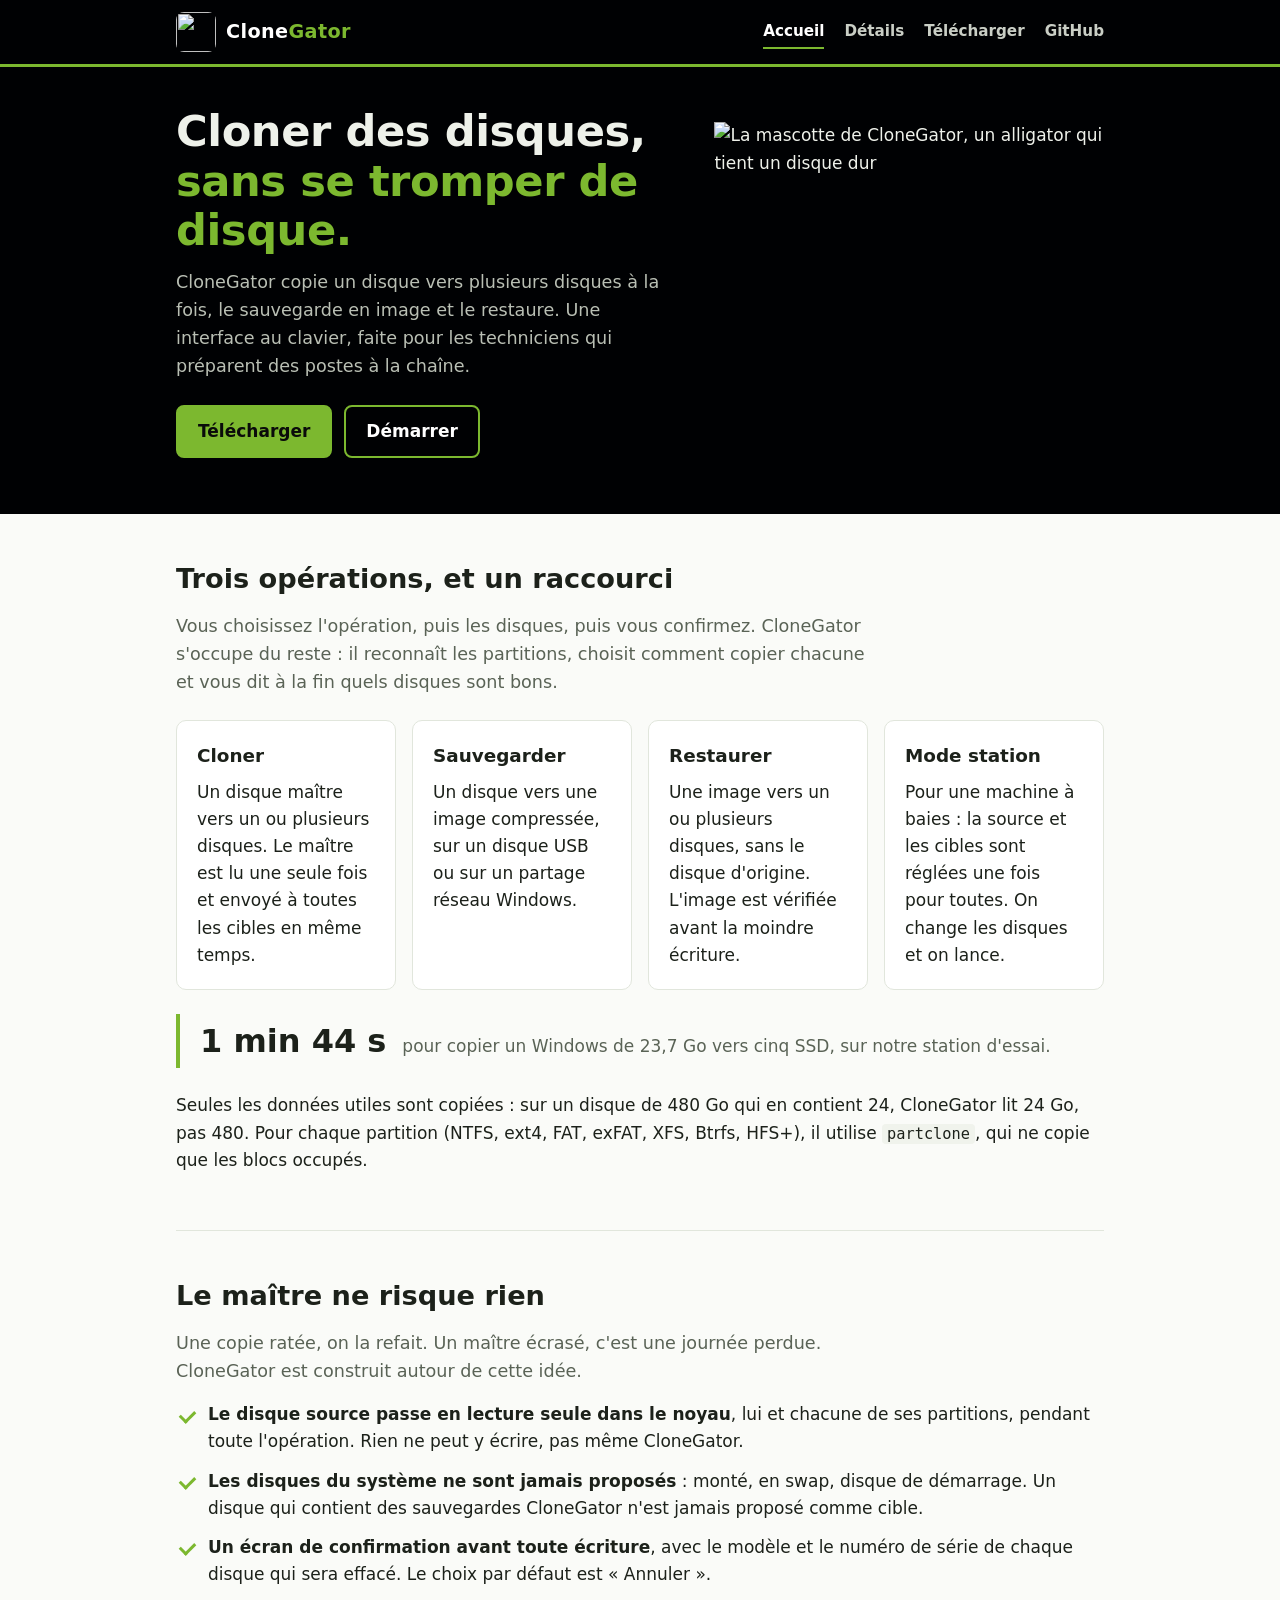
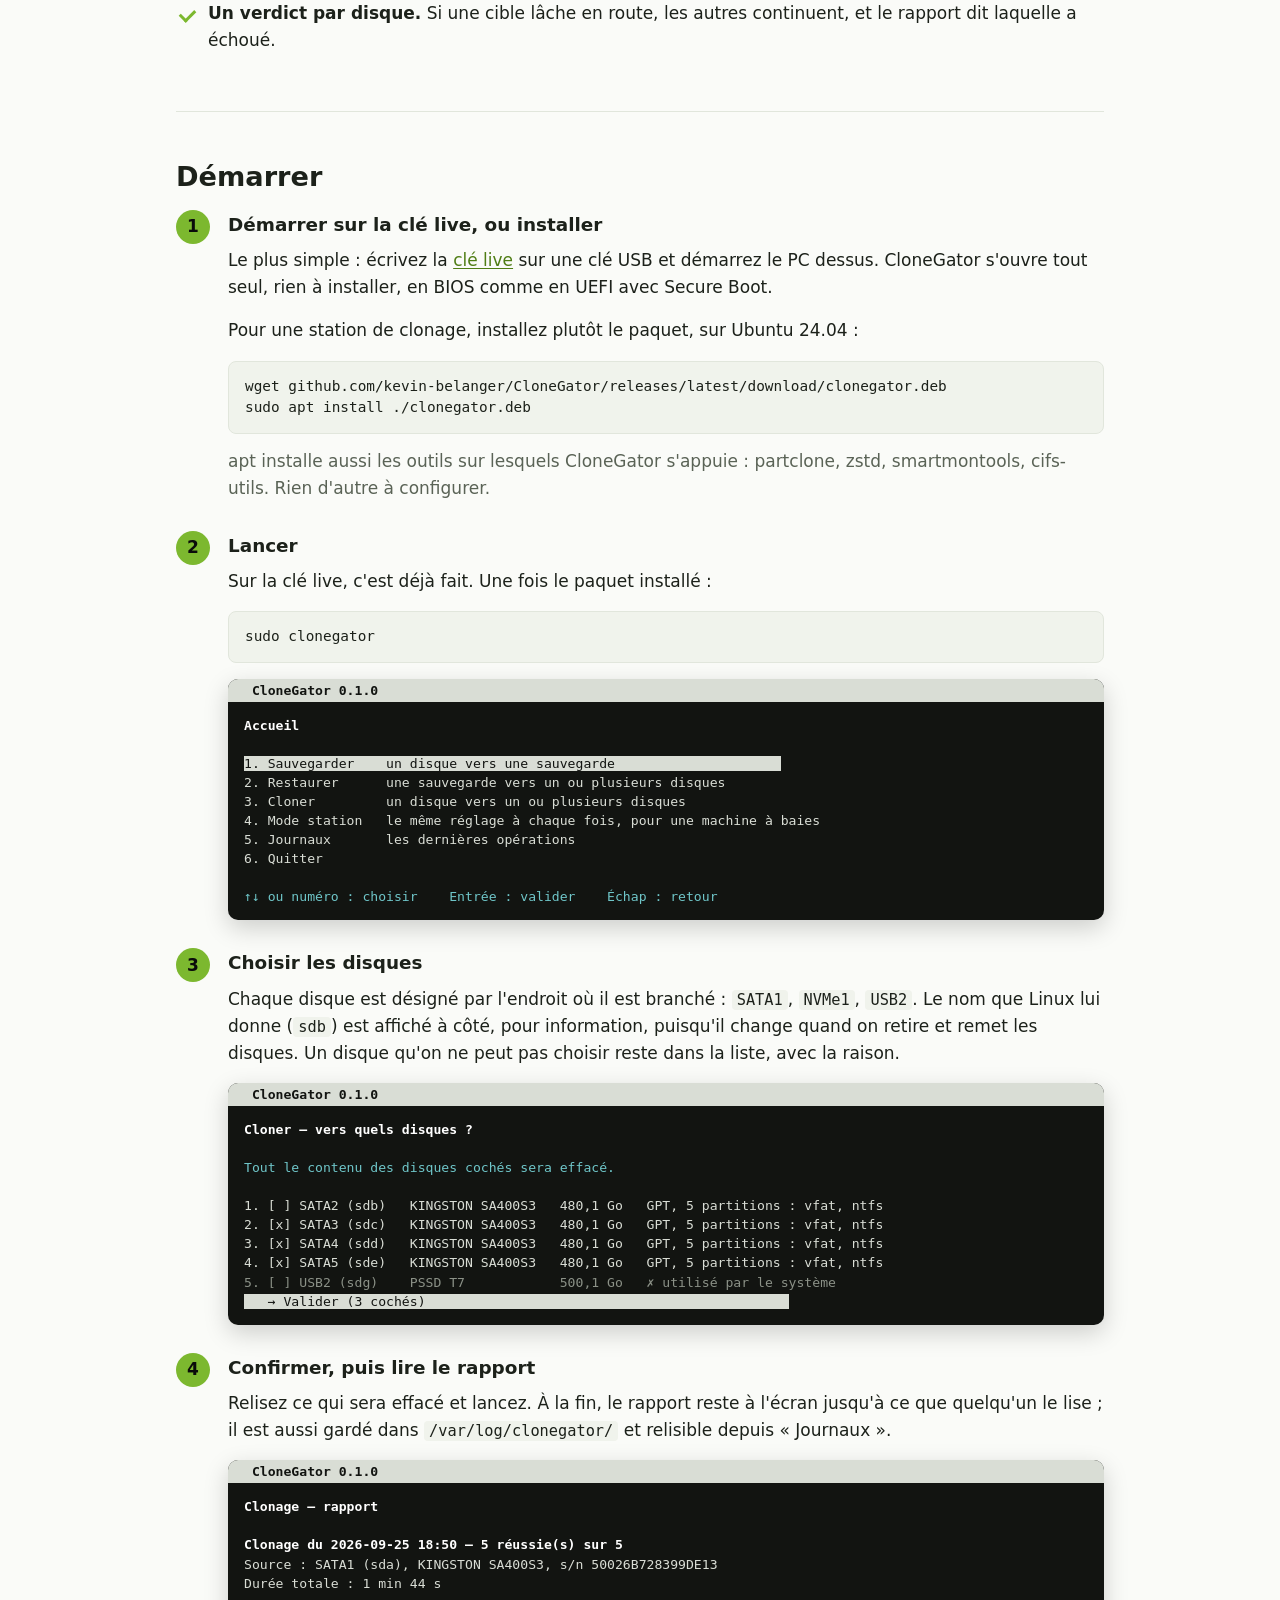
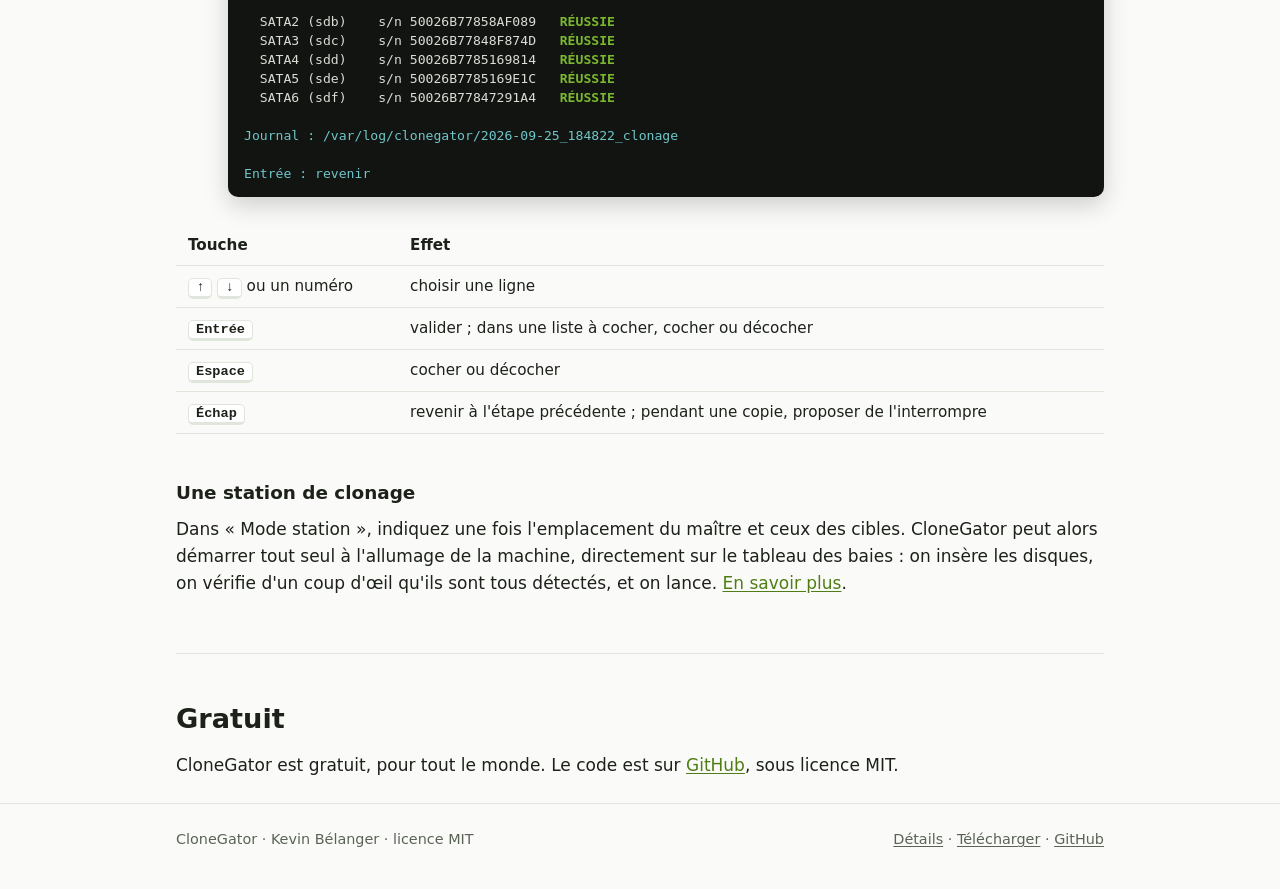
==== website/index.html @ 546b354a "Phase 6 terminée : le live, essayé sur de vraies machines, est proposé sur le site Analyse 0.9, plan" ====
<!doctype html>
<html lang="fr">
<head>
  <meta charset="utf-8">
  <meta name="viewport" content="width=device-width, initial-scale=1">
  <title>CloneGator</title>
  <meta name="description" content="Cloner, sauvegarder et restaurer des disques sous Linux. Plusieurs cibles à la fois, seules les données utiles copiées, le disque source protégé en lecture seule. Gratuit.">
  <meta property="og:title" content="CloneGator">
  <meta property="og:description" content="Cloner, sauvegarder et restaurer des disques, sans se tromper de disque.">
  <meta property="og:image" content="https://clonegator.com/img/logo.png">
  <link rel="icon" href="img/icone.png">
  <link rel="stylesheet" href="style.css">
</head>
<body>

<header class="entete">
  <div class="conteneur">
    <a class="marque" href="./"><img src="img/icone.png" alt=""><span>Clone<b>Gator</b></span></a>
    <nav class="navigation">
      <a href="./" aria-current="page">Accueil</a>
      <a href="details.html">Détails</a>
      <a href="telecharger.html">Télécharger</a>
      <a href="https://github.com/kevin-belanger/CloneGator">GitHub</a>
    </nav>
  </div>
</header>

<div class="accroche">
  <div class="conteneur">
    <div>
      <h1>Cloner des disques,<br><em>sans se tromper de disque.</em></h1>
      <p>CloneGator copie un disque vers plusieurs disques à la fois, le sauvegarde
      en image et le restaure. Une interface au clavier, faite pour les techniciens
      qui préparent des postes à la chaîne.</p>
      <div class="boutons">
        <a class="bouton plein" href="telecharger.html">Télécharger</a>
        <a class="bouton" href="#demarrer">Démarrer</a>
      </div>
    </div>
    <img src="img/mascotte.png" width="520" height="427" alt="La mascotte de CloneGator, un alligator qui tient un disque dur">
  </div>
</div>

<main class="conteneur">

  <section>
    <h2>Trois opérations, et un raccourci</h2>
    <p class="intro">Vous choisissez l'opération, puis les disques, puis vous confirmez.
    CloneGator s'occupe du reste : il reconnaît les partitions, choisit comment copier
    chacune et vous dit à la fin quels disques sont bons.</p>

    <div class="grille">
      <div class="carte">
        <h3>Cloner</h3>
        <p>Un disque maître vers un ou plusieurs disques. Le maître est lu une seule
        fois et envoyé à toutes les cibles en même temps.</p>
      </div>
      <div class="carte">
        <h3>Sauvegarder</h3>
        <p>Un disque vers une image compressée, sur un disque USB ou sur un partage
        réseau Windows.</p>
      </div>
      <div class="carte">
        <h3>Restaurer</h3>
        <p>Une image vers un ou plusieurs disques, sans le disque d'origine.
        L'image est vérifiée avant la moindre écriture.</p>
      </div>
      <div class="carte">
        <h3>Mode station</h3>
        <p>Pour une machine à baies : la source et les cibles sont réglées une fois
        pour toutes. On change les disques et on lance.</p>
      </div>
    </div>

    <div class="chiffre">
      <strong>1 min 44 s</strong>
      <span>pour copier un Windows de 23,7 Go vers cinq SSD, sur notre station d'essai.</span>
    </div>
    <p>Seules les données utiles sont copiées : sur un disque de 480 Go qui en contient 24,
    CloneGator lit 24 Go, pas 480. Pour chaque partition (NTFS, ext4, FAT, exFAT, XFS,
    Btrfs, HFS+), il utilise <code>partclone</code>, qui ne copie que les blocs occupés.</p>
  </section>

  <section>
    <h2>Le maître ne risque rien</h2>
    <p class="intro">Une copie ratée, on la refait. Un maître écrasé, c'est une journée
    perdue. CloneGator est construit autour de cette idée.</p>
    <ul class="garanties">
      <li><strong>Le disque source passe en lecture seule dans le noyau</strong>, lui et
      chacune de ses partitions, pendant toute l'opération. Rien ne peut y écrire, pas même
      CloneGator.</li>
      <li><strong>Les disques du système ne sont jamais proposés</strong> : monté, en swap,
      disque de démarrage. Un disque qui contient des sauvegardes CloneGator n'est jamais
      proposé comme cible.</li>
      <li><strong>Un écran de confirmation avant toute écriture</strong>, avec le modèle et
      le numéro de série de chaque disque qui sera effacé. Le choix par défaut est
      « Annuler ».</li>
      <li><strong>Un verdict par disque.</strong> Si une cible lâche en route, les autres
      continuent, et le rapport dit laquelle a échoué.</li>
    </ul>
  </section>

  <section id="demarrer">
    <h2>Démarrer</h2>
    <ol class="etapes">
      <li>
        <h3>Démarrer sur la clé live, ou installer</h3>
        <p>Le plus simple : écrivez la <a href="telecharger.html">clé live</a> sur une clé USB et
        démarrez le PC dessus. CloneGator s'ouvre tout seul, rien à installer, en BIOS comme en
        UEFI avec Secure Boot.</p>
        <p>Pour une station de clonage, installez plutôt le paquet, sur Ubuntu 24.04 :</p>
<pre><code>wget github.com/kevin-belanger/CloneGator/releases/latest/download/clonegator.deb
sudo apt install ./clonegator.deb</code></pre>
        <p class="doux">apt installe aussi les outils sur lesquels CloneGator s'appuie :
        partclone, zstd, smartmontools, cifs-utils. Rien d'autre à configurer.</p>
      </li>
      <li>
        <h3>Lancer</h3>
        <p>Sur la clé live, c'est déjà fait. Une fois le paquet installé :</p>
<pre><code>sudo clonegator</code></pre>
<figure>
<div class="terminal" role="img" aria-label="Écran d'accueil de CloneGator"><span class="bande"> CloneGator 0.1.0</span><span class="corps"><b>Accueil</b>

<span class="choisi">1. Sauvegarder    un disque vers une sauvegarde                     </span>
2. Restaurer      une sauvegarde vers un ou plusieurs disques
3. Cloner         un disque vers un ou plusieurs disques
4. Mode station   le même réglage à chaque fois, pour une machine à baies
5. Journaux       les dernières opérations
6. Quitter

<span class="aide">↑↓ ou numéro : choisir    Entrée : valider    Échap : retour</span></span></div>
</figure>
      </li>
      <li>
        <h3>Choisir les disques</h3>
        <p>Chaque disque est désigné par l'endroit où il est branché : <code>SATA1</code>,
        <code>NVMe1</code>, <code>USB2</code>. Le nom que Linux lui donne (<code>sdb</code>)
        est affiché à côté, pour information, puisqu'il change quand on retire et remet les
        disques. Un disque qu'on ne peut pas choisir reste dans la liste, avec la raison.</p>
<figure>
<div class="terminal" role="img" aria-label="Choix des disques cibles"><span class="bande"> CloneGator 0.1.0</span><span class="corps"><b>Cloner — vers quels disques ?</b>

<span class="aide">Tout le contenu des disques cochés sera effacé.</span>

1. [ ] SATA2 (sdb)   KINGSTON SA400S3   480,1 Go   GPT, 5 partitions : vfat, ntfs
2. [x] SATA3 (sdc)   KINGSTON SA400S3   480,1 Go   GPT, 5 partitions : vfat, ntfs
3. [x] SATA4 (sdd)   KINGSTON SA400S3   480,1 Go   GPT, 5 partitions : vfat, ntfs
4. [x] SATA5 (sde)   KINGSTON SA400S3   480,1 Go   GPT, 5 partitions : vfat, ntfs
<span class="non">5. [ ] USB2 (sdg)    PSSD T7            500,1 Go   ✗ utilisé par le système</span>
<span class="choisi">   → Valider (3 cochés)                                              </span></span></div>
</figure>
      </li>
      <li>
        <h3>Confirmer, puis lire le rapport</h3>
        <p>Relisez ce qui sera effacé et lancez. À la fin, le rapport reste à l'écran jusqu'à
        ce que quelqu'un le lise ; il est aussi gardé dans <code>/var/log/clonegator/</code>
        et relisible depuis « Journaux ».</p>
<figure>
<div class="terminal" role="img" aria-label="Rapport de fin de clonage"><span class="bande"> CloneGator 0.1.0</span><span class="corps"><b>Clonage — rapport</b>

<b>Clonage du 2026-09-25 18:50 — 5 réussie(s) sur 5</b>
Source : SATA1 (sda), KINGSTON SA400S3, s/n 50026B728399DE13
Durée totale : 1 min 44 s

  SATA2 (sdb)    s/n 50026B77858AF089   <span class="ok">RÉUSSIE</span>
  SATA3 (sdc)    s/n 50026B77848F874D   <span class="ok">RÉUSSIE</span>
  SATA4 (sdd)    s/n 50026B7785169814   <span class="ok">RÉUSSIE</span>
  SATA5 (sde)    s/n 50026B7785169E1C   <span class="ok">RÉUSSIE</span>
  SATA6 (sdf)    s/n 50026B77847291A4   <span class="ok">RÉUSSIE</span>

<span class="aide">Journal : /var/log/clonegator/2026-09-25_184822_clonage</span>

<span class="aide">Entrée : revenir</span></span></div>
</figure>
      </li>
    </ol>

    <div class="tableau touches">
      <table>
        <tr><th>Touche</th><th>Effet</th></tr>
        <tr><td><kbd>↑</kbd> <kbd>↓</kbd> ou un numéro</td><td>choisir une ligne</td></tr>
        <tr><td><kbd>Entrée</kbd></td><td>valider ; dans une liste à cocher, cocher ou décocher</td></tr>
        <tr><td><kbd>Espace</kbd></td><td>cocher ou décocher</td></tr>
        <tr><td><kbd>Échap</kbd></td><td>revenir à l'étape précédente ; pendant une copie, proposer de l'interrompre</td></tr>
      </table>
    </div>

    <h3>Une station de clonage</h3>
    <p>Dans « Mode station », indiquez une fois l'emplacement du maître et ceux des cibles.
    CloneGator peut alors démarrer tout seul à l'allumage de la machine, directement sur
    le tableau des baies : on insère les disques, on vérifie d'un coup d'œil qu'ils sont
    tous détectés, et on lance. <a href="details.html#station">En savoir plus</a>.</p>
  </section>

  <section>
    <h2>Gratuit</h2>
    <p>CloneGator est gratuit, pour tout le monde. Le code est sur
    <a href="https://github.com/kevin-belanger/CloneGator">GitHub</a>, sous licence MIT.</p>
  </section>

</main>

<footer class="pied">
  <div class="conteneur">
    <span>CloneGator · Kevin Bélanger · licence MIT</span>
    <span><a href="details.html">Détails</a> · <a href="telecharger.html">Télécharger</a> · <a href="https://github.com/kevin-belanger/CloneGator">GitHub</a></span>
  </div>
</footer>

</body>
</html>
---- website/style.css ----
/* CloneGator — site de présentation. Sobre : une couleur, celle du logo. */

:root {
  --vert: #7cb82f;
  --vert-texte: #4f7d14;
  --noir: #000103;
  --fond: #fafbf8;
  --carte: #ffffff;
  --texte: #1c211a;
  --doux: #5a6356;
  --ligne: #e1e6dc;
  --code-fond: #f0f3ec;
  --terminal: #121411;
  --terminal-texte: #d9ddd5;
  --largeur: 60rem;
  color-scheme: light;
}

@media (prefers-color-scheme: dark) {
  :root:not([data-theme="light"]) {
    --vert-texte: #9bd14f;
    --fond: #0e110d;
    --carte: #151914;
    --texte: #e4e8e0;
    --doux: #9aa395;
    --ligne: #262c23;
    --code-fond: #1b2019;
    --terminal: #0a0b0a;
    color-scheme: dark;
  }
}
:root[data-theme="dark"] {
  --vert-texte: #9bd14f;
  --fond: #0e110d;
  --carte: #151914;
  --texte: #e4e8e0;
  --doux: #9aa395;
  --ligne: #262c23;
  --code-fond: #1b2019;
  --terminal: #0a0b0a;
  color-scheme: dark;
}

* { box-sizing: border-box; }

html { -webkit-text-size-adjust: 100%; }

body {
  margin: 0;
  background: var(--fond);
  color: var(--texte);
  font: 17px/1.6 system-ui, -apple-system, "Segoe UI", Roboto, "Helvetica Neue", Arial, sans-serif;
}

a { color: var(--vert-texte); text-underline-offset: 2px; }
a:hover { text-decoration-thickness: 2px; }

img { max-width: 100%; height: auto; }

.conteneur {
  max-width: var(--largeur);
  margin: 0 auto;
  padding: 0 16px;
}

/* ------------------------------------------------------------- en-tête --- */

.entete {
  background: var(--noir);
  color: #fff;
  border-bottom: 3px solid var(--vert);
}
.entete .conteneur {
  display: flex;
  align-items: center;
  justify-content: space-between;
  flex-wrap: wrap;
  gap: 8px 24px;
  min-height: 64px;
  padding-top: 8px;
  padding-bottom: 8px;
}
.marque {
  display: flex;
  align-items: center;
  gap: 10px;
  color: #fff;
  text-decoration: none;
  font-weight: 800;
  font-size: 1.2rem;
  letter-spacing: 0.02em;
}
.marque img { width: 40px; height: 40px; border-radius: 8px; }
.marque span b { color: var(--vert); font-weight: 800; }

.navigation { display: flex; flex-wrap: wrap; gap: 4px 20px; }
.navigation a {
  color: #c9cec5;
  text-decoration: none;
  font-weight: 600;
  font-size: 0.95rem;
  padding: 4px 0;
  border-bottom: 2px solid transparent;
}
.navigation a:hover { color: #fff; }
.navigation a[aria-current="page"] { color: #fff; border-bottom-color: var(--vert); }

/* ------------------------------------------------------------ accroche --- */

.accroche {
  background: var(--noir);
  color: #eef1ea;
  padding: 40px 0 56px;
}
.accroche .conteneur {
  display: grid;
  grid-template-columns: 1.3fr 1fr;
  align-items: center;
  gap: 32px;
}
.accroche h1 {
  margin: 0 0 12px;
  font-size: clamp(2rem, 4.4vw, 2.7rem);
  line-height: 1.15;
  letter-spacing: -0.01em;
}
.accroche h1 em { font-style: normal; color: var(--vert); }
.accroche p { margin: 0 0 24px; color: #b9bfb4; font-size: 1.1rem; max-width: 34rem; }
.accroche img { justify-self: center; width: 100%; max-width: 420px; }

.boutons { display: flex; flex-wrap: wrap; gap: 12px; }
.bouton {
  display: inline-block;
  padding: 11px 20px;
  border-radius: 8px;
  font-weight: 700;
  text-decoration: none;
  border: 2px solid var(--vert);
  color: #fff;
}
.bouton.plein { background: var(--vert); color: #0a0b0a; }
.bouton:hover { filter: brightness(1.1); }

/* -------------------------------------------------------------- sections --- */

main { padding-bottom: 48px; }

section { padding: 48px 0 8px; }
section + section { border-top: 1px solid var(--ligne); margin-top: 32px; }

h2 { font-size: 1.7rem; line-height: 1.25; margin: 0 0 16px; }
h3 { font-size: 1.15rem; margin: 28px 0 8px; }
p, ul, ol, table { margin: 0 0 16px; }
.intro { font-size: 1.1rem; color: var(--doux); max-width: 44rem; }
.doux { color: var(--doux); }

.titre-page { padding: 40px 0 8px; }
.titre-page h1 { font-size: 2.2rem; margin: 0 0 8px; }

.grille {
  display: grid;
  grid-template-columns: repeat(auto-fit, minmax(12.5rem, 1fr));
  gap: 16px;
  margin: 24px 0;
}
.carte {
  background: var(--carte);
  border: 1px solid var(--ligne);
  border-radius: 10px;
  padding: 20px;
}
.carte h3 { margin-top: 0; }
.carte p:last-child { margin-bottom: 0; }

.chiffre {
  display: flex;
  flex-wrap: wrap;
  align-items: baseline;
  gap: 4px 16px;
  border-left: 4px solid var(--vert);
  padding: 8px 0 8px 20px;
  margin: 24px 0;
}
.chiffre strong { font-size: 2rem; line-height: 1.2; }
.chiffre span { color: var(--doux); }

.garanties { list-style: none; padding: 0; }
.garanties li { position: relative; padding-left: 32px; margin-bottom: 12px; }
.garanties li::before {
  content: "";
  position: absolute;
  left: 4px;
  top: 0.5em;
  width: 12px;
  height: 7px;
  border-left: 3px solid var(--vert);
  border-bottom: 3px solid var(--vert);
  transform: rotate(-45deg);
}

/* ----------------------------------------------------------------- étapes --- */

.etapes { list-style: none; padding: 0; counter-reset: etape; }
.etapes > li {
  counter-increment: etape;
  position: relative;
  padding-left: 52px;
  margin-bottom: 28px;
}
.etapes > li::before {
  content: counter(etape);
  position: absolute;
  left: 0;
  top: 0;
  width: 34px;
  height: 34px;
  border-radius: 50%;
  background: var(--vert);
  color: #0a0b0a;
  font-weight: 800;
  display: grid;
  place-items: center;
}
.etapes h3 { margin: 4px 0 8px; }

/* ------------------------------------------------------------------ code --- */

code, pre, .terminal { font-family: ui-monospace, "Cascadia Mono", "DejaVu Sans Mono", Menlo, Consolas, monospace; }
code { background: var(--code-fond); padding: 1px 5px; border-radius: 4px; font-size: 0.9em; }
pre {
  background: var(--code-fond);
  border: 1px solid var(--ligne);
  border-radius: 8px;
  padding: 14px 16px;
  overflow-x: auto;
  font-size: 0.9rem;
  line-height: 1.5;
}
pre code { background: none; padding: 0; font-size: inherit; }

/* Un écran de CloneGator, tel que curses le dessine. */
.terminal {
  background: var(--terminal);
  color: var(--terminal-texte);
  border-radius: 10px;
  padding: 0 0 14px;
  margin: 16px 0 24px;
  font-size: 0.82rem;
  line-height: 1.45;
  overflow-x: auto;
  white-space: pre;
  box-shadow: 0 8px 24px rgba(0, 0, 0, 0.18);
}
.terminal .bande { display: block; background: var(--terminal-texte); color: var(--terminal); padding: 2px 16px; font-weight: 700; margin-bottom: 14px; }
.terminal .corps { display: block; padding: 0 16px; }
.terminal b { color: #fff; }
.terminal .ok { color: var(--vert); font-weight: 700; }
.terminal .non { color: #8b9187; }
.terminal .alerte { color: #e6c547; font-weight: 700; }
.terminal .choisi { background: var(--terminal-texte); color: var(--terminal); }
.terminal .aide { color: #6fc6c9; }
figure { margin: 0; }
figcaption { color: var(--doux); font-size: 0.9rem; margin-top: -12px; margin-bottom: 24px; }

/* ---------------------------------------------------------------- tableaux --- */

.tableau { overflow-x: auto; }
table { border-collapse: collapse; width: 100%; font-size: 0.95rem; }
th, td { text-align: left; padding: 8px 12px; border-bottom: 1px solid var(--ligne); vertical-align: top; }
th { font-weight: 700; }

.touches kbd {
  display: inline-block;
  min-width: 1.8em;
  text-align: center;
  padding: 1px 7px;
  border: 1px solid var(--ligne);
  border-bottom-width: 3px;
  border-radius: 5px;
  background: var(--carte);
  font: 600 0.85rem ui-monospace, Menlo, Consolas, monospace;
}

/* -------------------------------------------------------- page de détails --- */

.sommaire {
  background: var(--carte);
  border: 1px solid var(--ligne);
  border-radius: 10px;
  padding: 16px 20px;
  margin: 24px 0;
}
.sommaire ol { margin: 0; padding-left: 1.3em; columns: 2 14rem; column-gap: 32px; }
.sommaire li { margin: 2px 0; }

/* ---------------------------------------------------------- téléchargement --- */

.derniere {
  background: var(--carte);
  border: 1px solid var(--ligne);
  border-top: 4px solid var(--vert);
  border-radius: 10px;
  padding: 24px;
  margin: 24px 0;
}
.derniere h2 { margin-bottom: 4px; }
.derniere .bouton.plein { color: #0a0b0a; }
.bouton.contour { color: var(--vert-texte); }

.versions { list-style: none; padding: 0; }
.versions > li { border-bottom: 1px solid var(--ligne); padding: 20px 0; }
.versions h3 { margin: 0 0 2px; font-size: 1.05rem; word-break: break-word; }
.versions .notes { margin-top: 12px; }
.versions .notes p, .versions .notes ul { margin-bottom: 10px; }
.pastille {
  display: inline-block;
  font-size: 0.75rem;
  font-weight: 700;
  padding: 1px 8px;
  border-radius: 999px;
  background: var(--vert);
  color: #0a0b0a;
  vertical-align: middle;
  margin-left: 6px;
}

/* ------------------------------------------------------------ pied de page --- */

.pied {
  border-top: 1px solid var(--ligne);
  padding: 24px 0 40px;
  color: var(--doux);
  font-size: 0.9rem;
}
.pied .conteneur { display: flex; flex-wrap: wrap; justify-content: space-between; gap: 8px 24px; }
.pied a { color: inherit; }

/* ------------------------------------------------------------- téléphone --- */

@media (max-width: 720px) {
  body { font-size: 16px; }
  .accroche { padding: 24px 0 40px; }
  .accroche .conteneur { grid-template-columns: 1fr; }
  .accroche img { order: -1; max-width: 260px; }
  section { padding-top: 36px; }
  .etapes > li { padding-left: 44px; }
  .terminal { font-size: 0.72rem; }
}
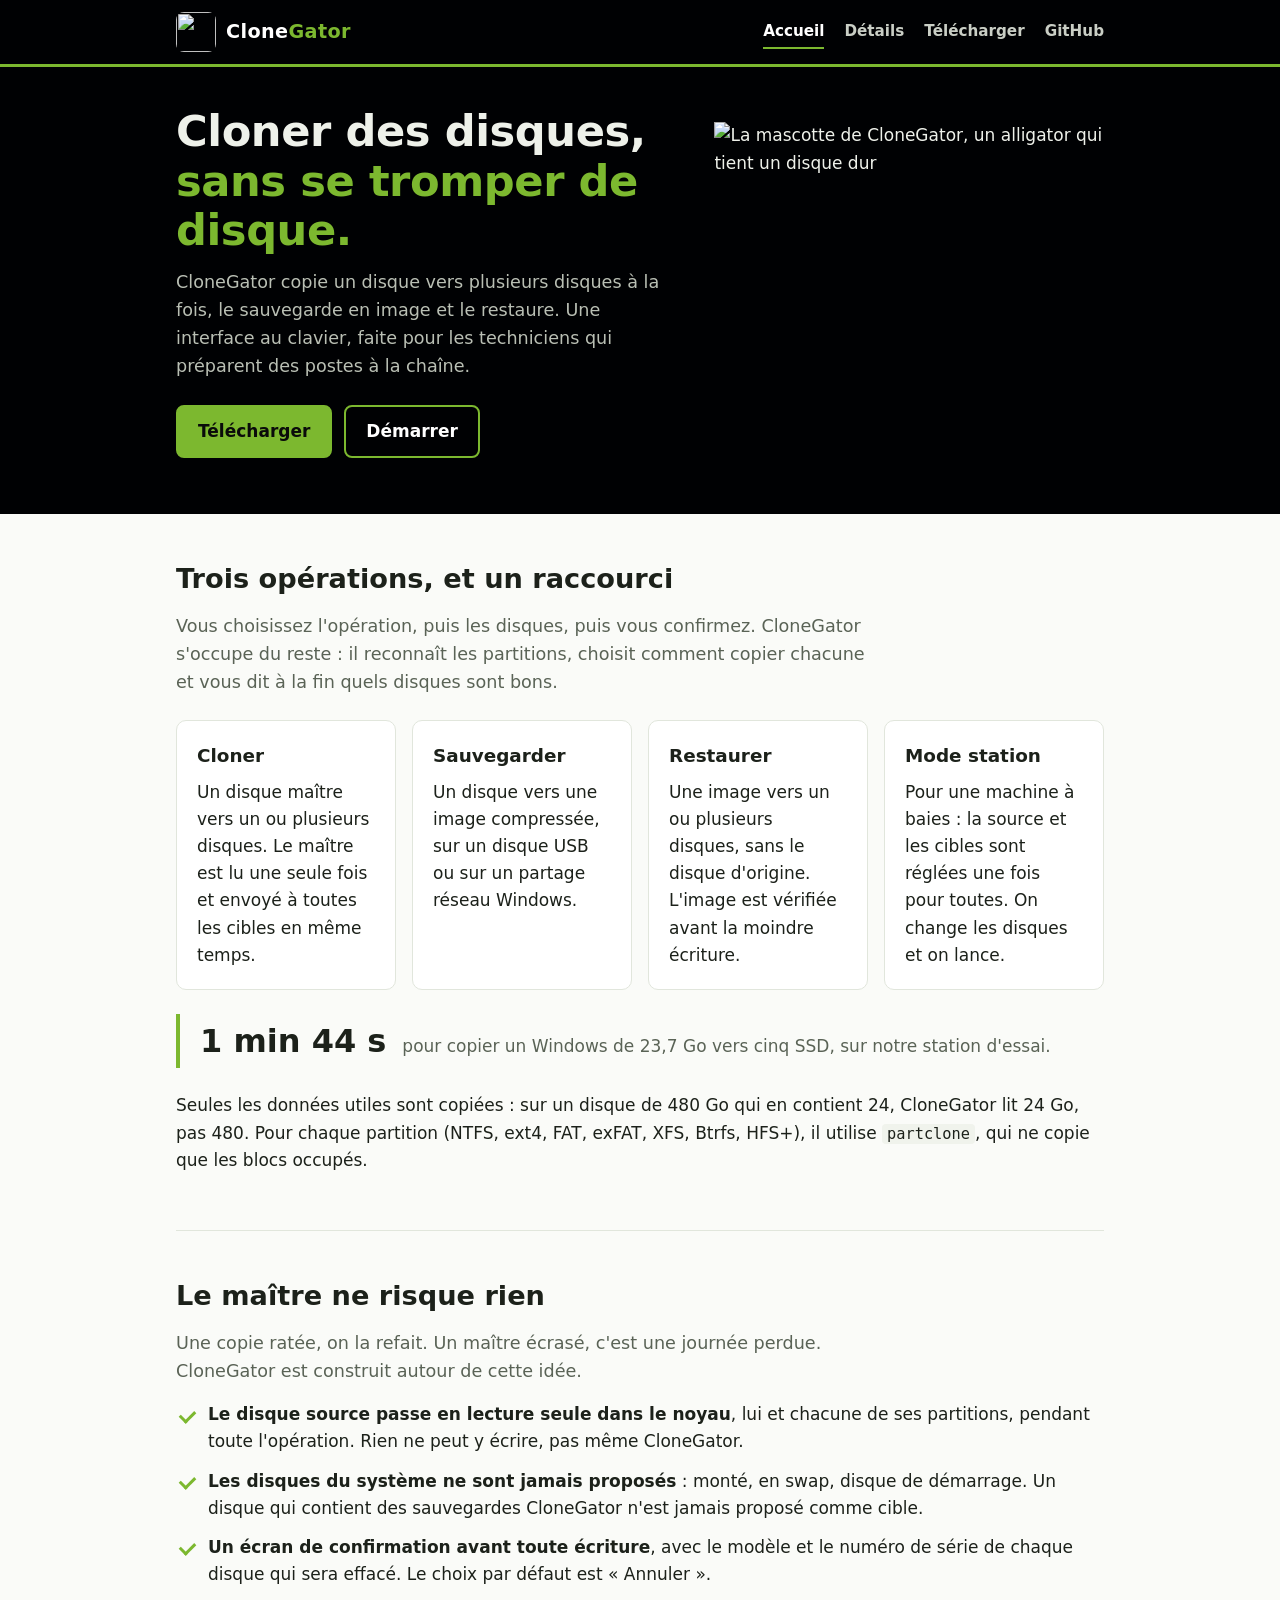
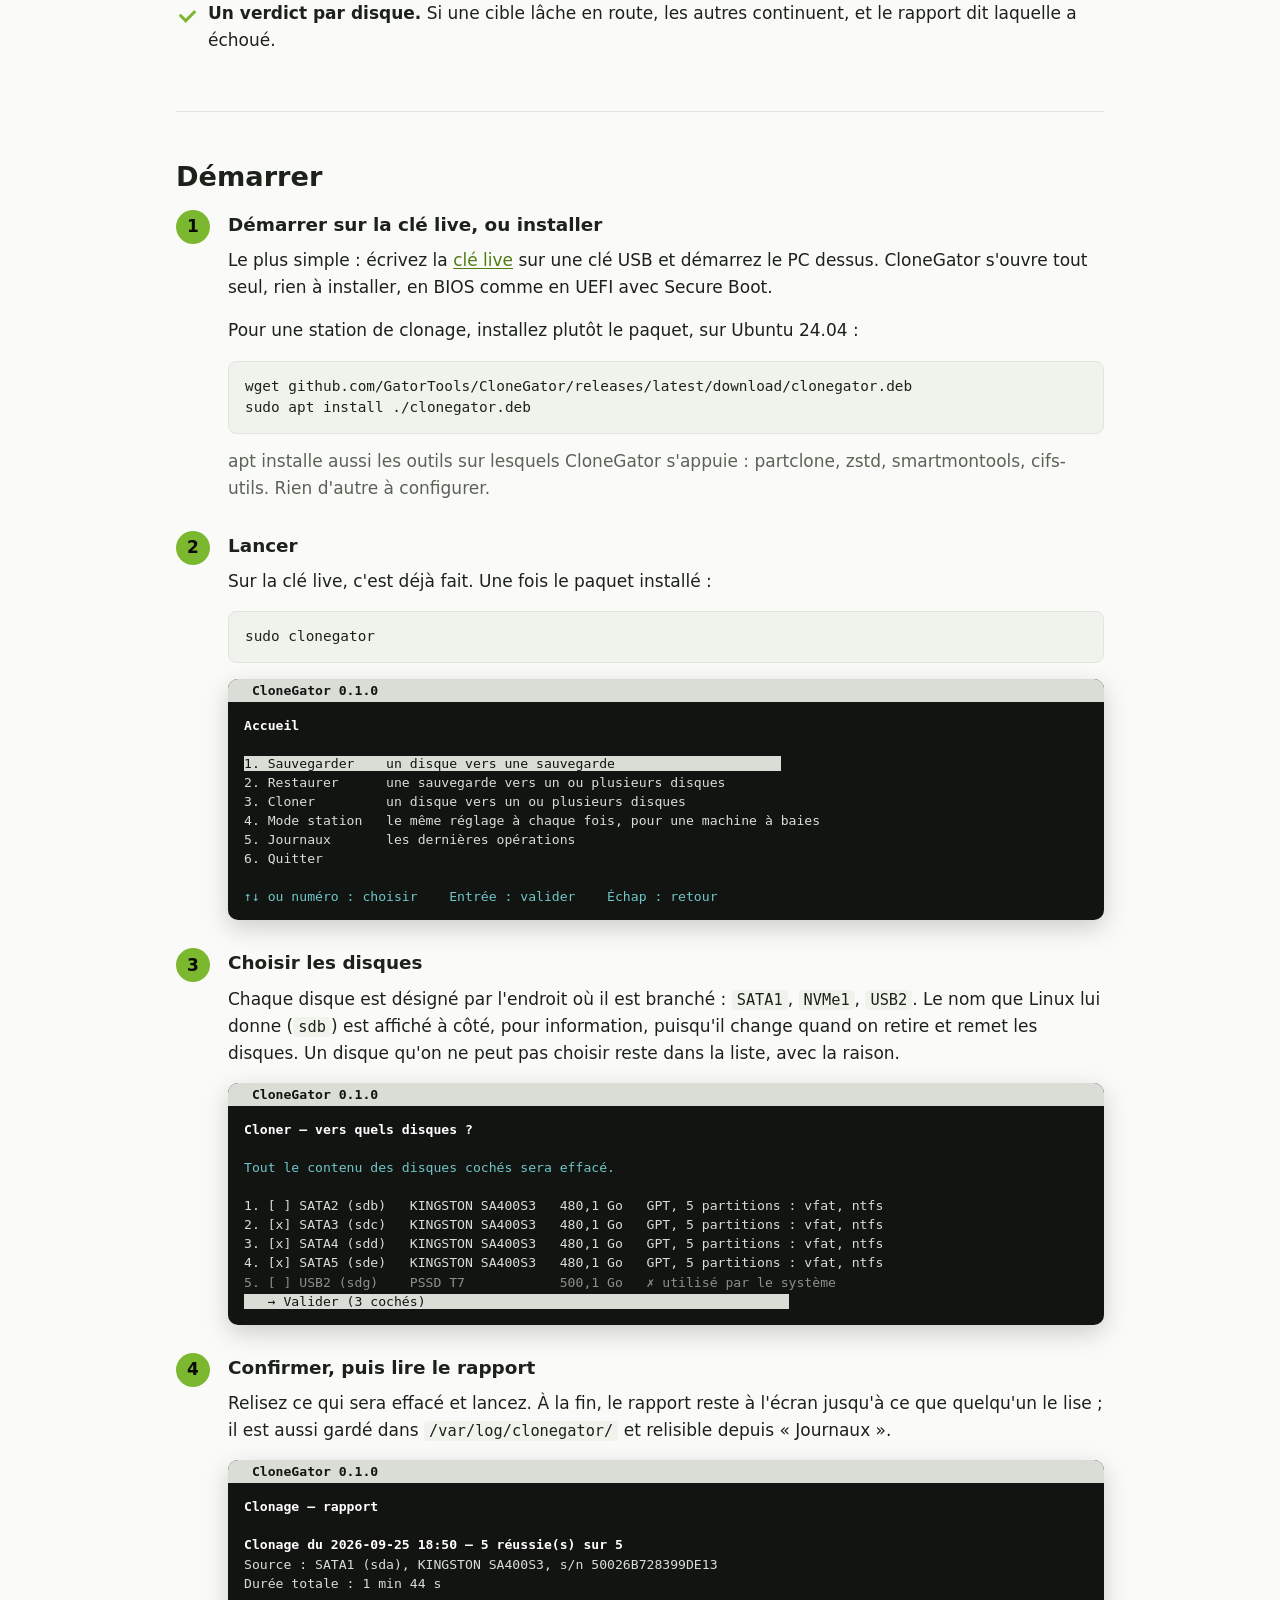
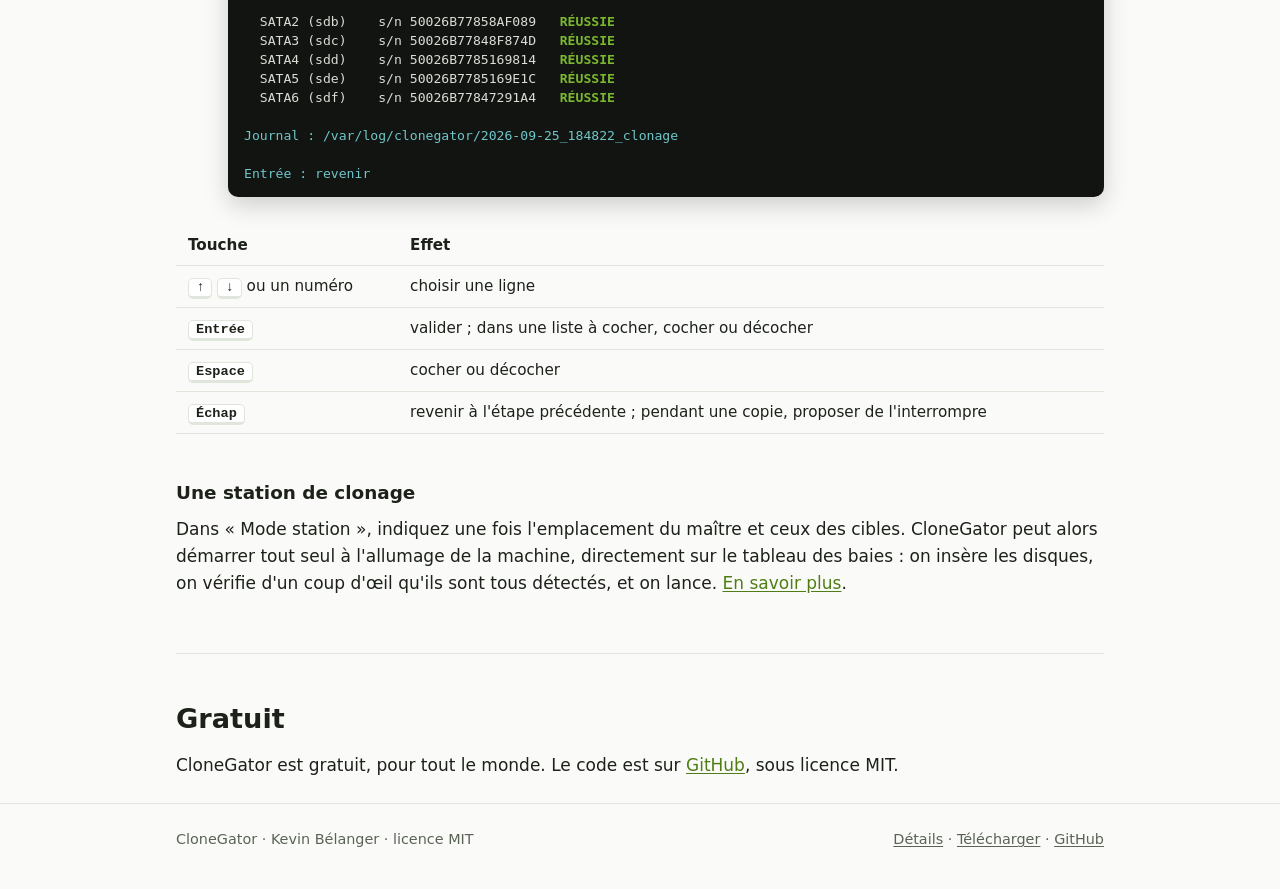
==== commit 4a38c444: "Dépôt transféré dans l'organisation GatorTools : adresses mises à jour Co-Authored-By: Claude Opus 5" ====
--- a/website/index.html
+++ b/website/index.html
@@ -20,7 +20,7 @@
       <a href="./" aria-current="page">Accueil</a>
       <a href="details.html">Détails</a>
       <a href="telecharger.html">Télécharger</a>
-      <a href="https://github.com/kevin-belanger/CloneGator">GitHub</a>
+      <a href="https://github.com/GatorTools/CloneGator">GitHub</a>
     </nav>
   </div>
 </header>
@@ -109,7 +109,7 @@
         démarrez le PC dessus. CloneGator s'ouvre tout seul, rien à installer, en BIOS comme en
         UEFI avec Secure Boot.</p>
         <p>Pour une station de clonage, installez plutôt le paquet, sur Ubuntu 24.04 :</p>
-<pre><code>wget github.com/kevin-belanger/CloneGator/releases/latest/download/clonegator.deb
+<pre><code>wget github.com/GatorTools/CloneGator/releases/latest/download/clonegator.deb
 sudo apt install ./clonegator.deb</code></pre>
         <p class="doux">apt installe aussi les outils sur lesquels CloneGator s'appuie :
         partclone, zstd, smartmontools, cifs-utils. Rien d'autre à configurer.</p>
@@ -195,7 +195,7 @@
   <section>
     <h2>Gratuit</h2>
     <p>CloneGator est gratuit, pour tout le monde. Le code est sur
-    <a href="https://github.com/kevin-belanger/CloneGator">GitHub</a>, sous licence MIT.</p>
+    <a href="https://github.com/GatorTools/CloneGator">GitHub</a>, sous licence MIT.</p>
   </section>
 
 </main>
@@ -203,7 +203,7 @@
 <footer class="pied">
   <div class="conteneur">
     <span>CloneGator · Kevin Bélanger · licence MIT</span>
-    <span><a href="details.html">Détails</a> · <a href="telecharger.html">Télécharger</a> · <a href="https://github.com/kevin-belanger/CloneGator">GitHub</a></span>
+    <span><a href="details.html">Détails</a> · <a href="telecharger.html">Télécharger</a> · <a href="https://github.com/GatorTools/CloneGator">GitHub</a></span>
   </div>
 </footer>
 
